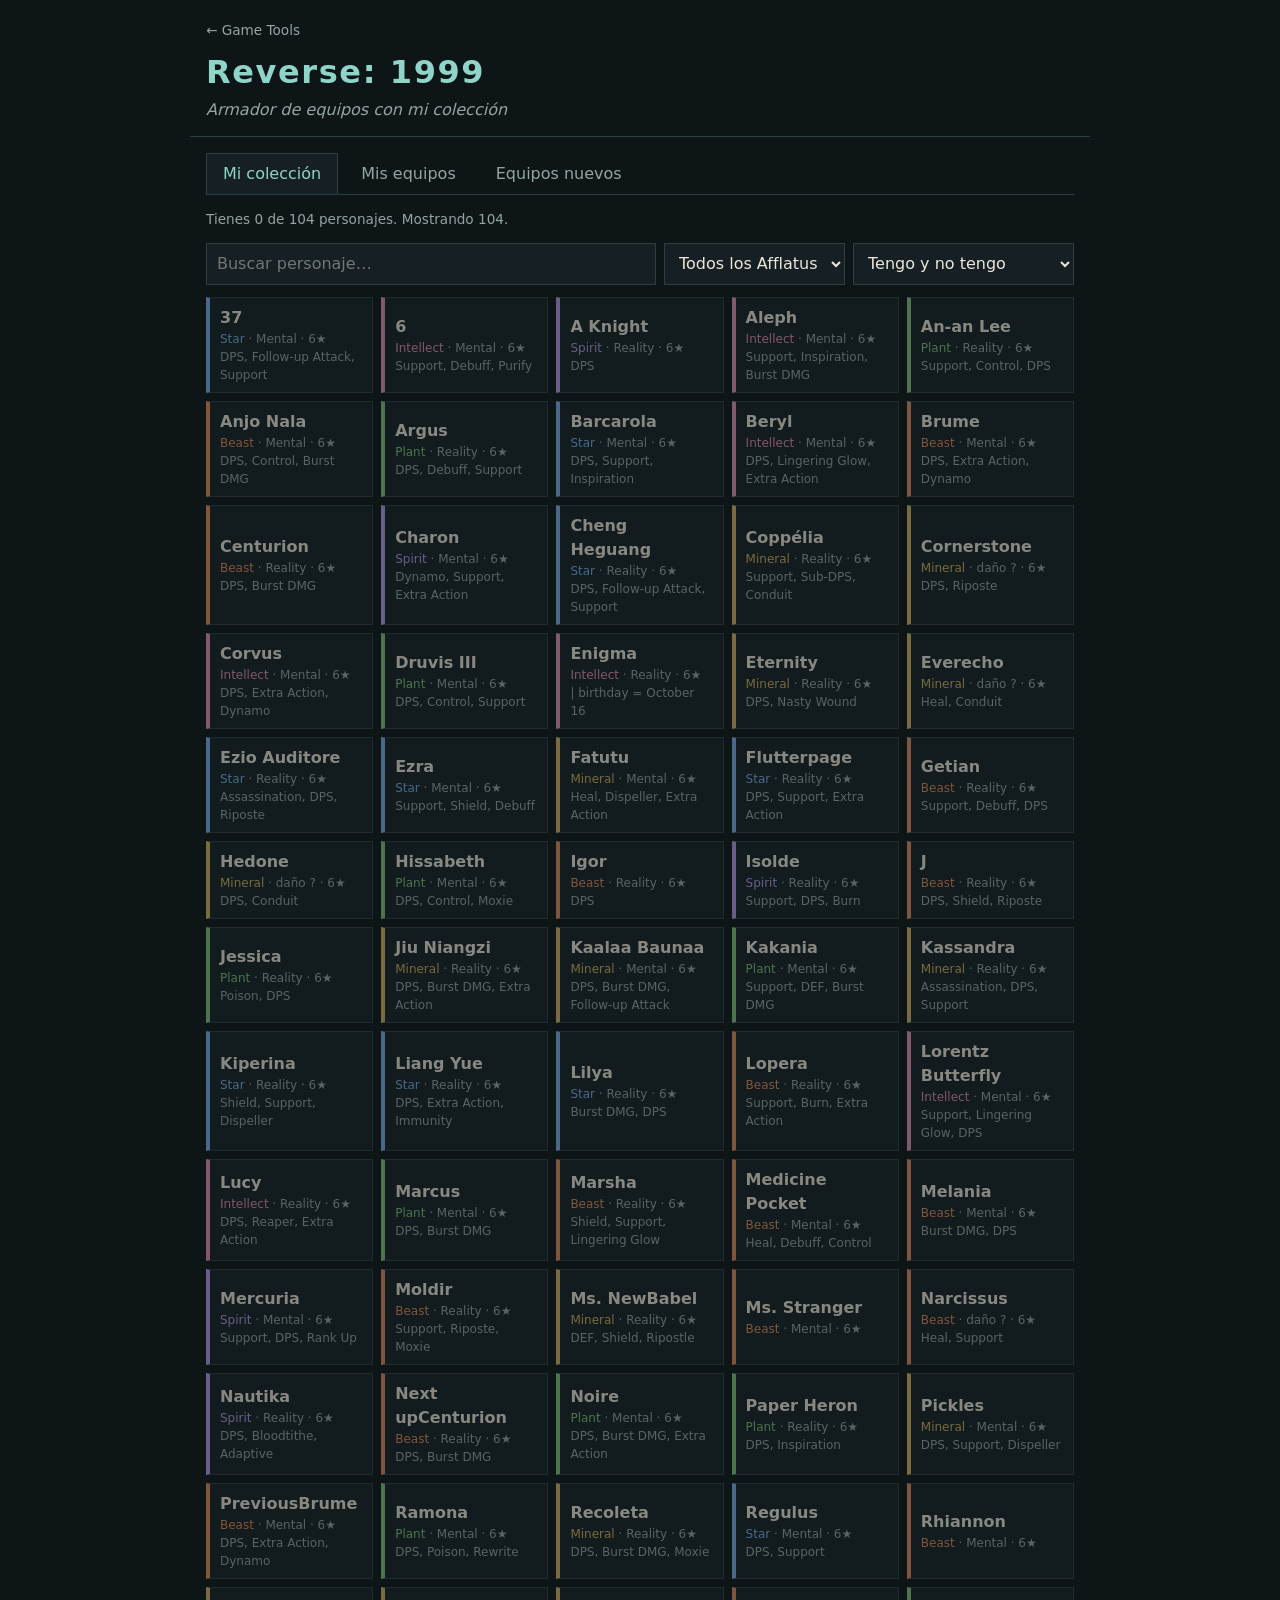
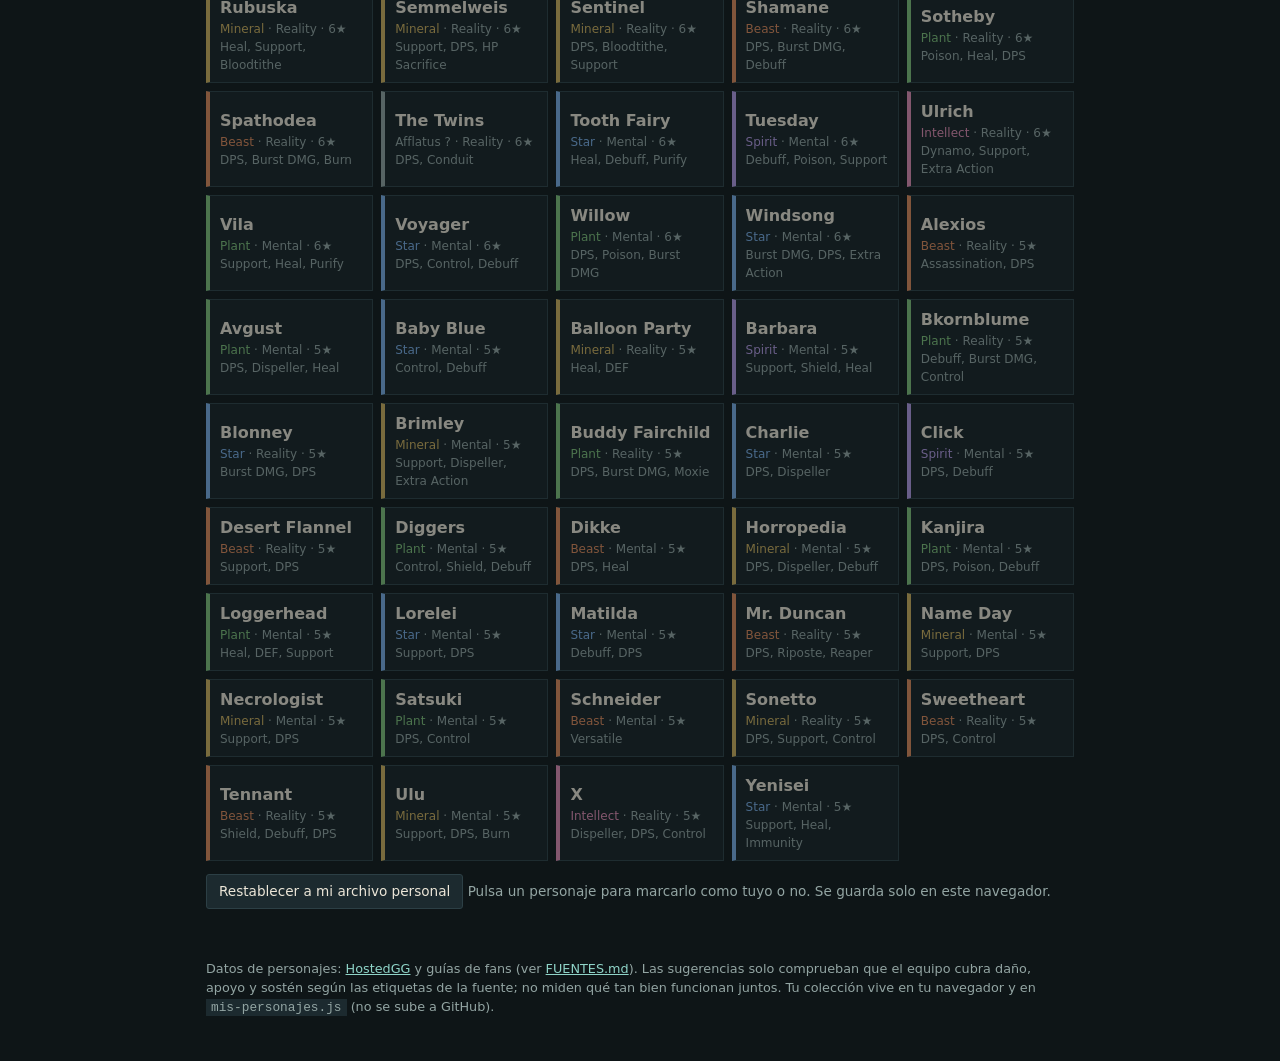
==== reverse-1999/index.html @ c79f1597 "Reverse: 1999: armador de equipos con colección personal local Datos de ~100 personajes (HostedGG y " ====
<!doctype html>
<html lang="es">
<head>
<meta charset="utf-8">
<meta name="viewport" content="width=device-width, initial-scale=1">
<title>Reverse: 1999 · Armador de equipos</title>
<link rel="stylesheet" href="style.css">
</head>
<body>
<header>
  <a class="volver" href="../">← Game Tools</a>
  <h1>Reverse: 1999</h1>
  <p class="sub">Armador de equipos con mi colección</p>
</header>

<main>
  <div class="pestanas" role="tablist">
    <button type="button" class="pestana" role="tab" data-panel="p-coleccion" aria-selected="true">Mi colección</button>
    <button type="button" class="pestana" role="tab" data-panel="p-equipos" aria-selected="false">Mis equipos</button>
    <button type="button" class="pestana" role="tab" data-panel="p-ideas" aria-selected="false">Equipos nuevos</button>
  </div>

  <section id="p-coleccion" class="panel">
    <p class="meta" id="resumen-coleccion"></p>
    <div class="filtros">
      <input id="buscar" type="search" placeholder="Buscar personaje…" autocomplete="off">
      <select id="f-afflatus"><option value="">Todos los Afflatus</option></select>
      <select id="f-estado">
        <option value="">Tengo y no tengo</option>
        <option value="si">Solo los que tengo</option>
        <option value="no">Solo los que me faltan</option>
      </select>
    </div>
    <div id="cuadricula" class="cuadricula"></div>
    <p class="meta"><button type="button" id="restablecer" class="boton">Restablecer a mi archivo personal</button>
      Pulsa un personaje para marcarlo como tuyo o no. Se guarda solo en este navegador.</p>
  </section>

  <section id="p-equipos" class="panel" hidden>
    <div id="equipos"></div>
    <button type="button" id="nuevo-equipo" class="boton">+ Agregar equipo</button>
  </section>

  <section id="p-ideas" class="panel" hidden>
    <label class="opcion"><input type="checkbox" id="evitar" checked> Sin repetir personajes de mis equipos actuales</label>
    <div id="ideas"></div>
    <div id="faltas"></div>
  </section>
</main>

<footer>
  <p>Datos de personajes: <a href="https://hostedgg.com/wiki/reverse-1999/">HostedGG</a> y guías de fans (ver <a href="../FUENTES.md">FUENTES.md</a>).
  Las sugerencias solo comprueban que el equipo cubra daño, apoyo y sostén según las etiquetas de la fuente; no miden qué tan bien funcionan juntos.
  Tu colección vive en tu navegador y en <code>mis-personajes.js</code> (no se sube a GitHub).</p>
</footer>

<script src="data.js"></script>
<script src="mis-personajes.js" onerror="window.MIS = null"></script>
<script src="app.js"></script>
</body>
</html>
---- reverse-1999/style.css ----
:root {
  --fondo: #0e1517;
  --panel: #162024;
  --panel2: #1c2a2f;
  --borde: #2c3f45;
  --texto: #ece6d8;
  --tenue: #93a5a3;
  --acento: #8fd4c8;
  --bien: #7ac98b;
  --mal: #e08a7a;
  font-family: "Trebuchet MS", "Segoe UI", system-ui, sans-serif;
}
* { box-sizing: border-box; }
body { margin: 0; background: var(--fondo); color: var(--texto); line-height: 1.5; }
header, main, footer { max-width: 900px; margin: 0 auto; padding: 0 16px; }
header { padding-top: 18px; padding-bottom: 14px; border-bottom: 1px solid var(--borde); }
.volver { color: var(--tenue); font-size: .85rem; text-decoration: none; }
.volver:hover { color: var(--acento); }
h1 { margin: 6px 0 0; color: var(--acento); font-weight: 600; letter-spacing: .05em; }
.sub { margin: 2px 0 0; color: var(--tenue); font-style: italic; }
h2 { margin: 20px 0 6px; font-size: 1.05rem; color: var(--acento); font-weight: 600; }
.meta { color: var(--tenue); font-size: .85rem; }

.pestanas { display: flex; gap: 6px; margin-top: 16px; border-bottom: 1px solid var(--borde); flex-wrap: wrap; }
.pestana { background: none; color: var(--tenue); border: 1px solid transparent; border-bottom: none; padding: 8px 16px; font: inherit; cursor: pointer; }
.pestana[aria-selected="true"] { color: var(--acento); border-color: var(--borde); background: var(--panel); }
.panel[hidden] { display: none; }

.filtros { display: flex; flex-wrap: wrap; gap: 8px; margin: 12px 0; }
.filtros input, .filtros select, .equipo select { background: var(--panel); color: var(--texto); border: 1px solid var(--borde); padding: 8px 10px; font: inherit; }
.filtros input { flex: 1 1 200px; }
.boton { background: var(--panel2); color: var(--texto); border: 1px solid var(--borde); padding: 6px 12px; font: inherit; cursor: pointer; border-radius: 3px; }
.boton:hover { border-color: var(--acento); }

/* afflatus: el texto siempre acompaña al color */
.A-Beast { --a: #e08a5a; } .A-Plant { --a: #7fc27a; } .A-Star { --a: #7aaee8; }
.A-Mineral { --a: #d1b25d; } .A-Spirit { --a: #b59be6; } .A-Intellect { --a: #e48db5; } .A-null { --a: var(--tenue); }

.cuadricula { display: grid; grid-template-columns: repeat(auto-fill, minmax(150px, 1fr)); gap: 8px; }
.pj { text-align: left; background: var(--panel); color: var(--texto); border: 1px solid var(--borde); border-left: 4px solid var(--a); padding: 8px 10px; font: inherit; cursor: pointer; opacity: .55; }
.pj[aria-pressed="true"] { opacity: 1; background: var(--panel2); border-color: var(--a); }
.pj .nom { display: block; font-weight: 600; }
.pj small { display: block; color: var(--tenue); font-size: .75rem; }
.pj .af { color: var(--a); }

.equipo { background: var(--panel); border: 1px solid var(--borde); padding: 12px 14px; margin: 14px 0; }
.equipo h3 { margin: 0 0 8px; font-size: 1rem; }
.selects { display: grid; grid-template-columns: repeat(auto-fill, minmax(160px, 1fr)); gap: 8px; }
.miembros { display: grid; grid-template-columns: repeat(auto-fill, minmax(190px, 1fr)); gap: 8px; margin-top: 10px; }
.miembro { border-left: 4px solid var(--a); background: var(--panel2); padding: 6px 10px; }
.miembro .nom { font-weight: 600; }
.miembro small { display: block; color: var(--tenue); font-size: .78rem; }
.resumen { margin-top: 10px; font-size: .9rem; }
.resumen .ok { color: var(--bien); }
.resumen .falta { color: var(--mal); }
.quitar { float: right; }

.opcion { display: block; margin: 14px 0 4px; color: var(--tenue); }
.idea { background: var(--panel); border: 1px solid var(--borde); padding: 10px 14px; margin: 10px 0; }
.idea .roles { color: var(--tenue); font-size: .85rem; margin-top: 6px; }
.lista-simple { margin: 6px 0; padding-left: 20px; color: var(--tenue); }

footer { color: var(--tenue); font-size: .8rem; padding-top: 24px; padding-bottom: 32px; }
footer a { color: var(--acento); }
code { background: var(--panel2); padding: 1px 5px; }
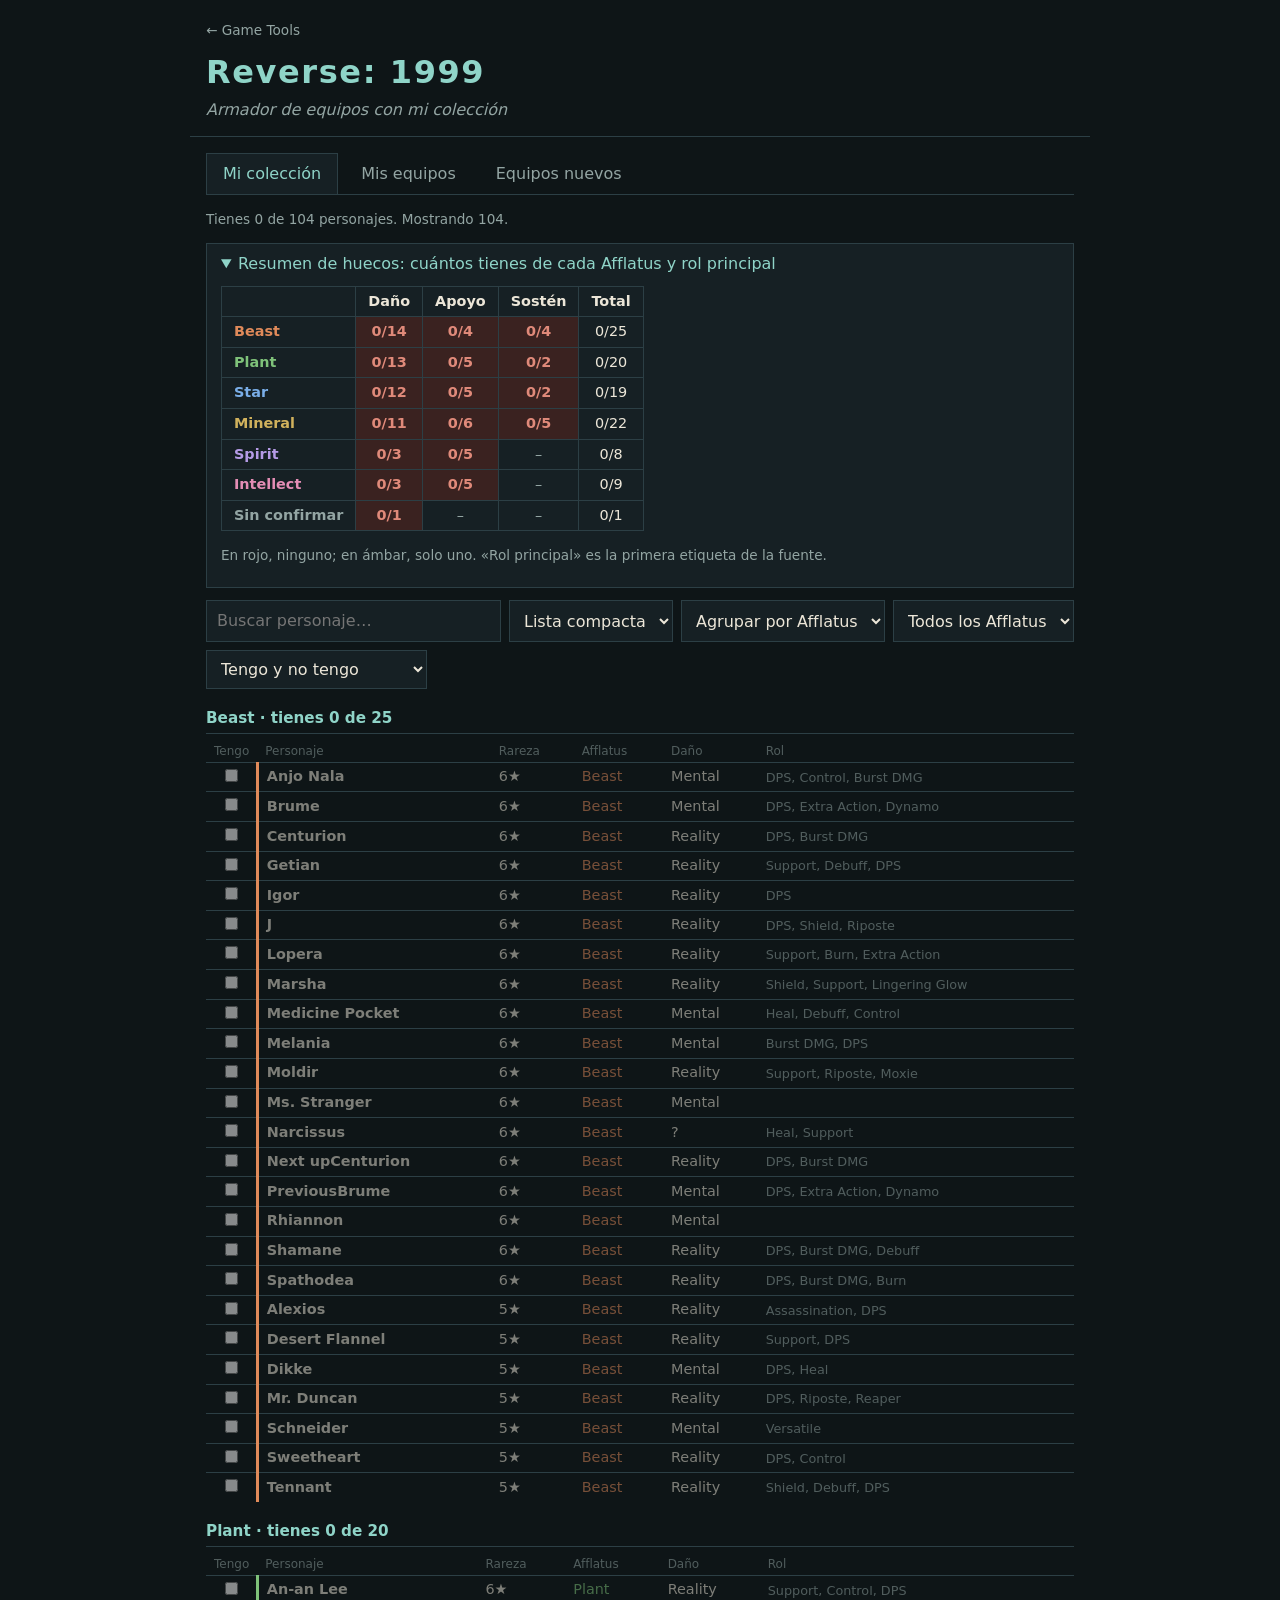
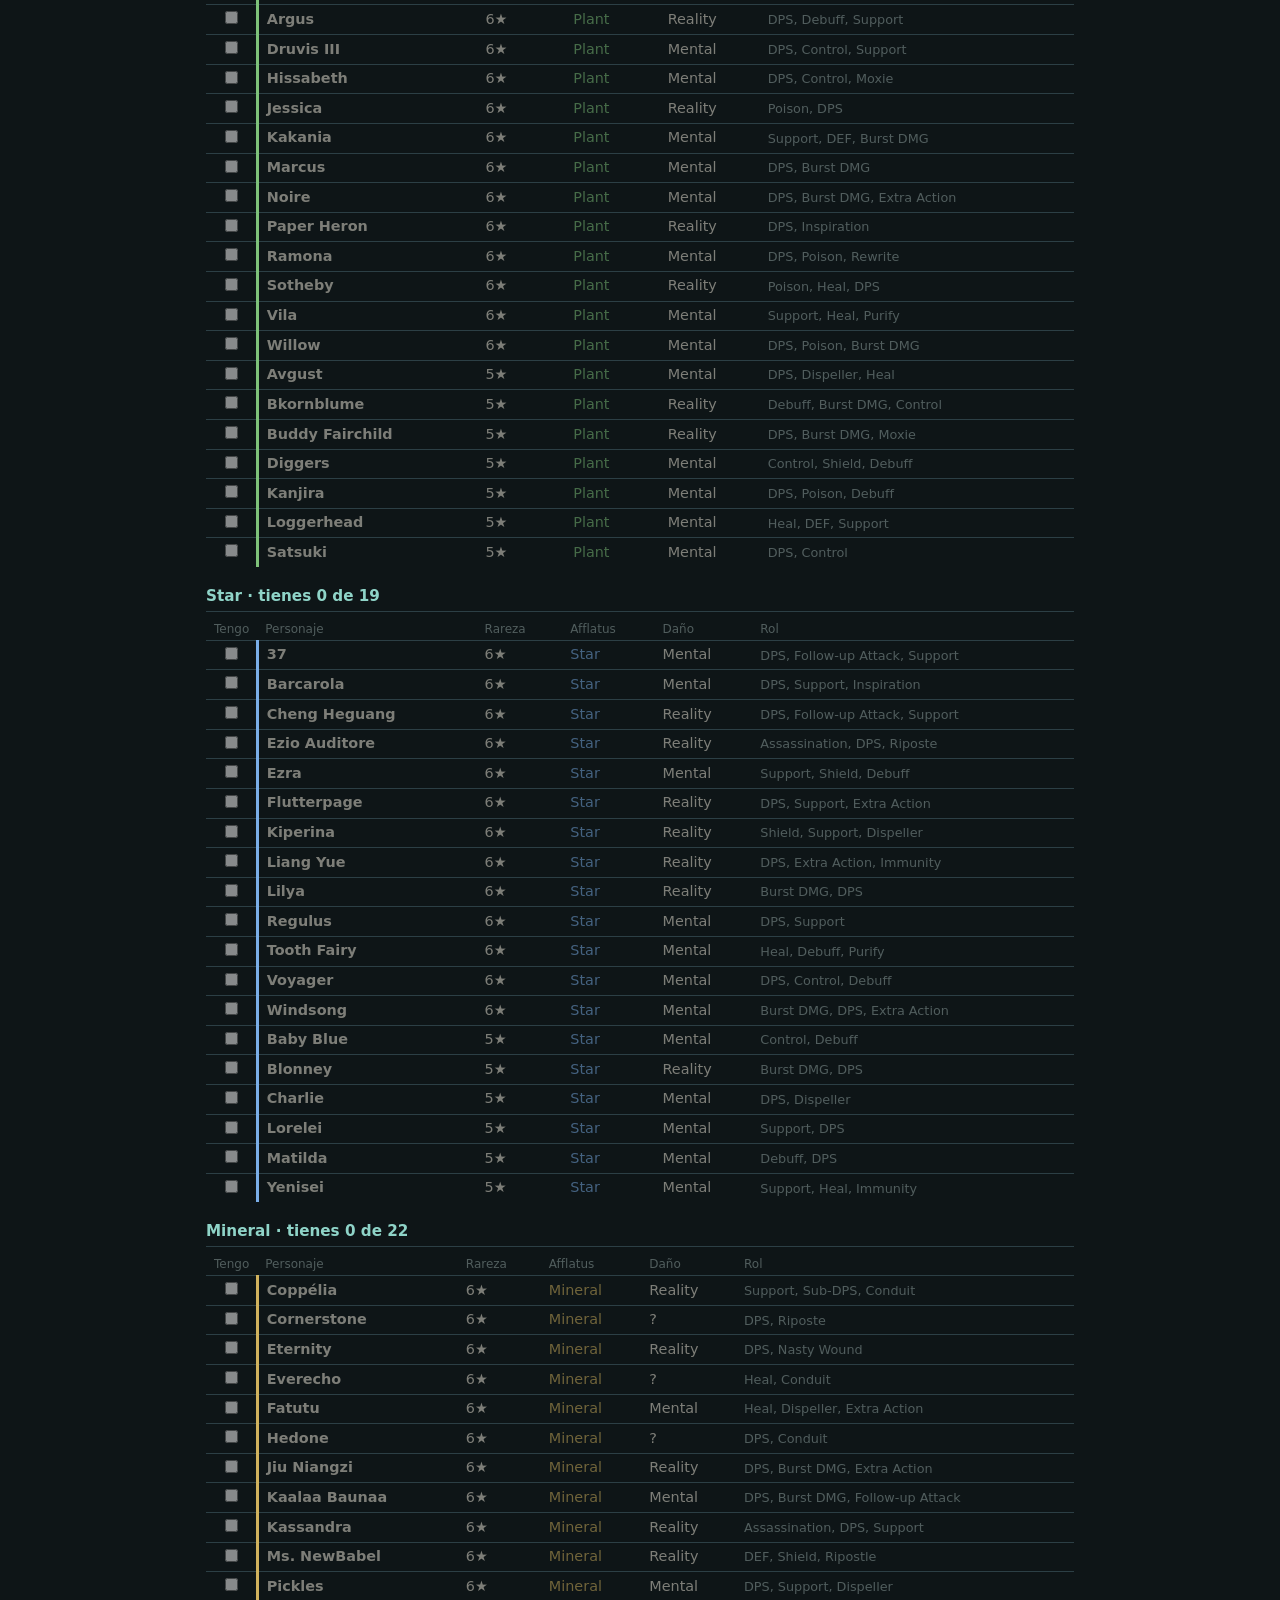
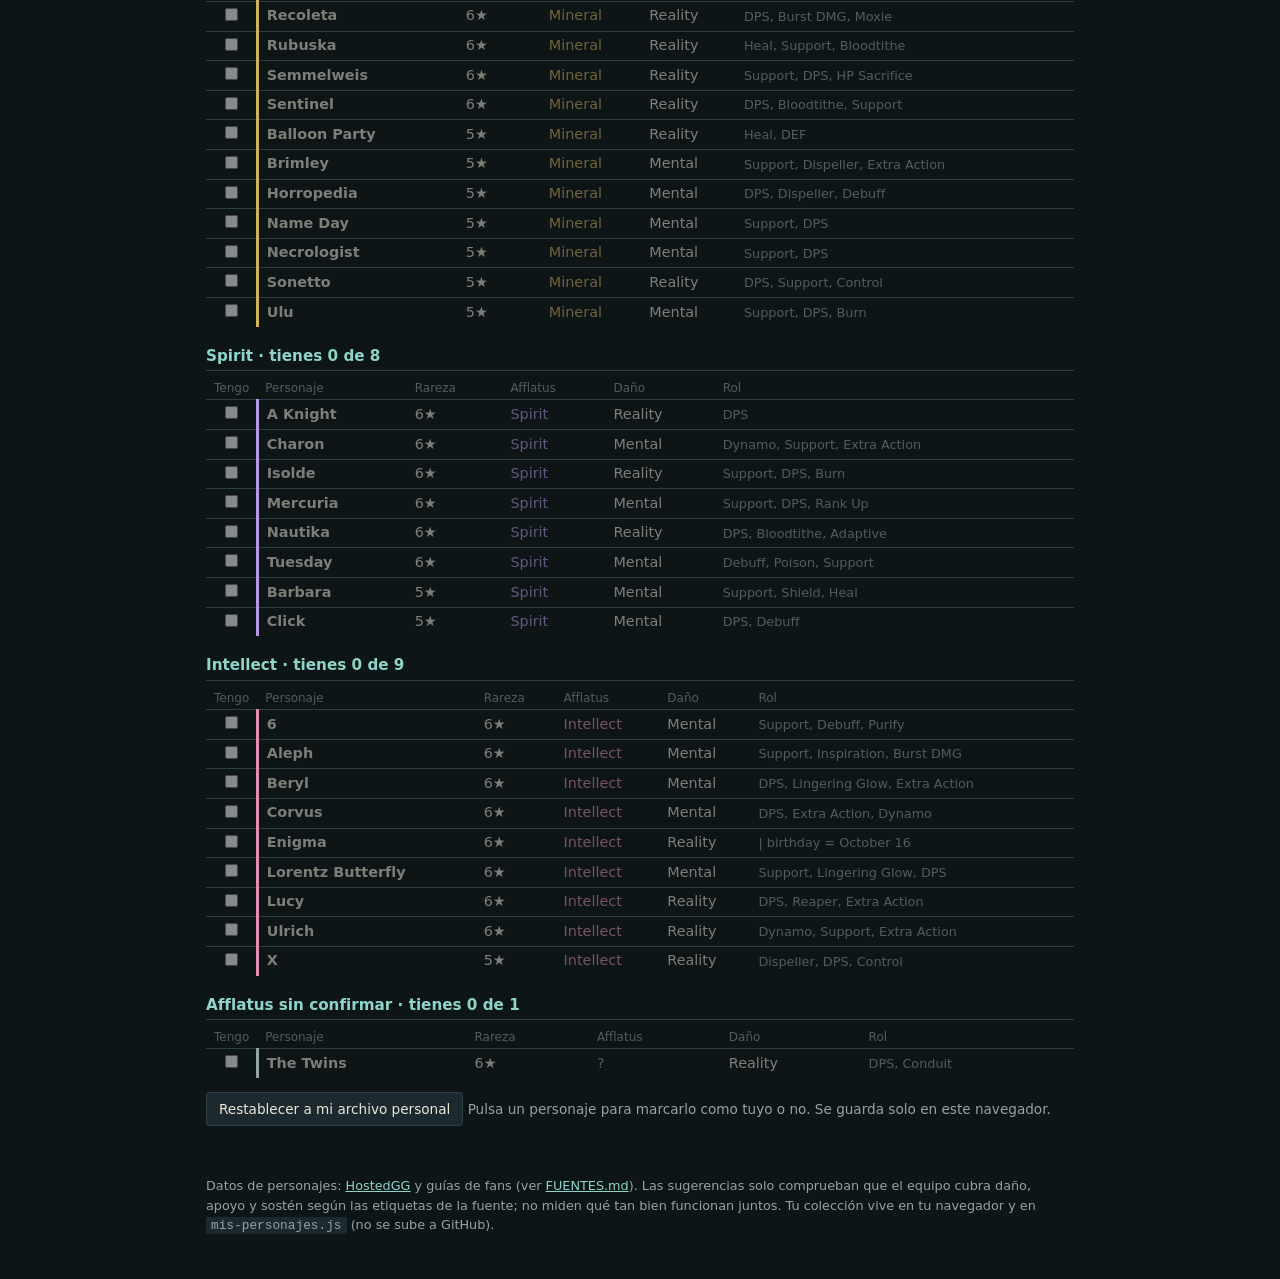
==== commit cecf6a4e: "Reverse: 1999: lista compacta agrupable y resumen de huecos por Afflatus y rol Co-Authored-By: Claud" ====
--- a/reverse-1999/index.html
+++ b/reverse-1999/index.html
@@ -22,8 +22,15 @@
 
   <section id="p-coleccion" class="panel">
     <p class="meta" id="resumen-coleccion"></p>
+    <details id="matriz" class="matriz-caja" open>
+      <summary>Resumen de huecos: cuántos tienes de cada Afflatus y rol principal</summary>
+      <div id="matriz-cuerpo"></div>
+      <p class="meta">En rojo, ninguno; en ámbar, solo uno. «Rol principal» es la primera etiqueta de la fuente.</p>
+    </details>
     <div class="filtros">
       <input id="buscar" type="search" placeholder="Buscar personaje…" autocomplete="off">
+      <select id="f-vista" aria-label="Vista"><option value="lista" selected>Lista compacta</option><option value="tarjetas">Tarjetas</option></select>
+      <select id="f-grupo" aria-label="Agrupar por"><option value="">Sin agrupar</option><option value="afflatus" selected>Agrupar por Afflatus</option><option value="rol">Agrupar por rol</option><option value="rareza">Agrupar por rareza</option></select>
       <select id="f-afflatus"><option value="">Todos los Afflatus</option></select>
       <select id="f-estado">
         <option value="">Tengo y no tengo</option>
--- a/reverse-1999/style.css
+++ b/reverse-1999/style.css
@@ -63,3 +63,25 @@
 footer { color: var(--tenue); font-size: .8rem; padding-top: 24px; padding-bottom: 32px; }
 footer a { color: var(--acento); }
 code { background: var(--panel2); padding: 1px 5px; }
+
+/* lista compacta */
+.grupo { margin: 18px 0 6px; font-size: .95rem; color: var(--acento); font-weight: 600; border-bottom: 1px solid var(--borde); padding-bottom: 3px; }
+table.lista { width: 100%; border-collapse: collapse; font-size: .9rem; }
+table.lista th { text-align: left; color: var(--tenue); font-weight: 500; font-size: .75rem; padding: 2px 8px; }
+table.lista td { padding: 3px 8px; border-top: 1px solid var(--borde); }
+table.lista tr { cursor: pointer; opacity: .5; }
+table.lista tr.tengo { opacity: 1; background: var(--panel); }
+table.lista tbody tr:hover { background: var(--panel2); }
+table.lista td.chk { width: 40px; text-align: center; }
+table.lista td.nom { font-weight: 600; border-left: 3px solid var(--a); }
+table.lista td.af { color: var(--a); }
+table.lista td.rol { color: var(--tenue); font-size: .8rem; }
+.matriz-caja { background: var(--panel); border: 1px solid var(--borde); padding: 8px 14px; margin-top: 12px; }
+.matriz-caja summary { cursor: pointer; color: var(--acento); }
+table.matriz { border-collapse: collapse; margin: 10px 0 4px; font-size: .9rem; }
+table.matriz th, table.matriz td { padding: 4px 12px; border: 1px solid var(--borde); text-align: center; }
+table.matriz th.af { color: var(--a); text-align: left; }
+table.matriz td.cero { background: #3a2220; color: var(--mal); font-weight: 600; }
+table.matriz td.poco { background: #36301b; color: #e0c46a; }
+table.matriz td.vacia { color: var(--tenue); }
+@media (max-width: 560px) { table.lista td.rol, table.lista th:last-child { display: none; } }
